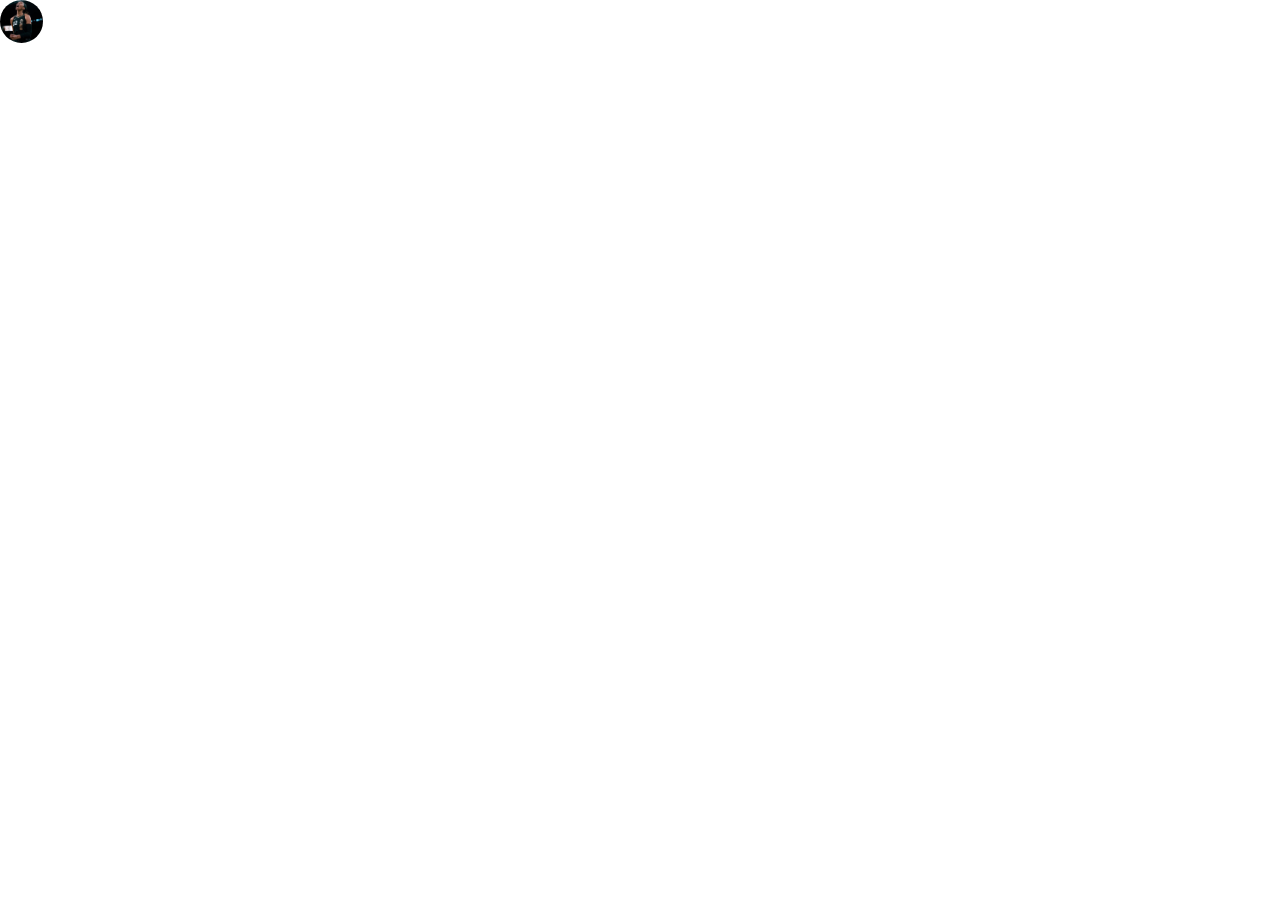
==== dashboard.html @ 81f3c21c "new features" ====
<!DOCTYPE html>
<html lang="en">

<head>
    <meta charset="UTF-8">
    <meta http-equiv="X-UA-Compatible" content="IE=edge">
    <meta name="viewport" content="width=device-width, initial-scale=1.0">
    <!--------------- WEBSITE TITLE --------------->
    <title>Foodie Xpress | Landing Page</title>

    <!-- Link Swiper's CSS -->
    <!-- <link rel="stylesheet" href="./swiper-bundle.min.css"> -->

    <!--------------- LINK CSS --------------->
    <link rel="stylesheet" href="style.css">

    <!--------------- LINK ICONSCOUT  --------------->
    <link rel="stylesheet" href="https://unicons.iconscout.com/release/v4.0.0/css/line.css">
</head>

<body>
    <!-- Dashboard Container -->
    <div class="dashboard">
        <div class="dashboard-container">
            <!-- sidebar -->
            <div class="sideNav">
                <div class="sideNav-container">
                    <div class="sideNav-container_content" id="menu">
                        <!-- nav-close -->
                        <div class="nav-close" id="nav-close">
                            <i class="uil uil-multiply"></i>
                        </div>
                        <!-- logo -->
                        <div class="logo">
                            <img src="./images/Group 125.png" alt="">
                        </div>
                        <!-- profile-photo -->
                        <div class="profile">
                            <!-- image -->
                            <div class="profile-photo">
                                <img src="./images/img-1.jpg" alt="">
                            </div>
                            <!-- text -->
                            <h1>John Doe</h1>
                            <p>johndoe@gmail.com</p>
                        </div>

                        <!-- links -->
                        <div class="links">
                            <div class="links-con">
                                <a href="#" class="active">
                                    <i class="uil uil-create-dashboard"></i>
                                    Dashboard
                                </a>
                                <a href="#">
                                    <i class="uil uil-clipboard-notes"></i>
                                    Transaction History
                                </a>
                                <a href="#">
                                    <i class="uil uil-setting"></i>
                                    Settings
                                </a>
                            </div>
                        </div>

                        <!-- logout -->
                        <div class="logout">
                            <a href="">
                                <i class="uil uil-signout"></i>
                                Logout
                            </a>
                        </div>
                    </div>
                    <!-- photo toggle -->
                    <div class="profile-photo_container" id="toggleNav">
                        <div class="profile-photo">
                            <img src="./images/img-1.jpg" alt="">
                        </div>
                    </div>
                </div>
            </div>
            <!-- main -->
            <div class="main">
                <div class="main-container"></div>
            </div>
        </div>
    </div>
    <!-- Javascript -->
    <script src="./script.js"></script>
</body>

</html>
---- style.css ----
/*========== GOOGLE FONTS ===========*/
@import url('https://fonts.googleapis.com/css2?family=Roboto:wght@100;300;400;500;700;900&display=swap');

@import url('https://fonts.googleapis.com/css2?family=Montserrat:wght@200;300;400;500;600;700;800;900&display=swap');

/*========== VARIABLE CSS ===========*/

:root {
    /*========== COLORS  ==========*/
    --color-primary:#F6842A;
    --color-check:#2D2A2A;
    --color-background: #FFFFFF;
    --color-black: #000000;
    --color-grey: #322D2D;
    --color-light-grey: #707070;

    /*========== Font and typography ==========*/
    --body-font: 'Roboto', sans-serif;
    --font-mont: 'Montserrat', sans-serif;
}


/*========== BASE CSS ===========*/
* {
    box-sizing: border-box;
    padding: 0;
    margin: 0;
}

html {
    scroll-behavior: smooth;
}

body {
    background-color: var(--color-background);
    color: var(--color-black);
    font-family: var(--body-font);
    /* font-size: var(--font-size); */
}

a {
    text-decoration: none;
    color: var(--color-back);
}

ul {
    list-style: none;
}

img {
    display: block;
    width: 100%;
}

svg {
    width: 24px;
    aspect-ratio: 1/1;
}

.grid {
    display: grid;
    gap: 1.5rem ;
}

.profile-photo {
    width: 2.7rem;
    aspect-ratio: 1/1;
    border-radius: 50%;
    overflow: hidden;
}

/************** REUSABLE STYLING **************/
.btn {
    background-color: var(--color-primary);
    padding: .5rem 1rem;
    border-radius: 15px;
}

/*================ STYLING (MOBILE FIRST DESIGN) ================*/

/*========== HEADER ===========*/
.header {
    width: 100%;
    background-color: var(--color-primary);
}

/*========== NAV ===========*/
nav {
    width: 100%;
    display: flex;
    align-items: center;
    justify-content: space-between;
    padding: 1.2rem 1rem;
    position: relative;
}

nav .logo {
 width: 60%;
}

.nav-menu__desk {
    display: none;
}

.nav-menu {
    position: fixed;
    display: flex;
    flex-direction: column;
    align-items: center;
    justify-content: center;
    width: 100%;
    height: 100vh;
    right: -100%;
    top: 0;
    background-color: #FFFFFF;
    transition: 1s ease;
    text-align: center;
    z-index: 30;
}

.nav-btn a{
    color: var(--color-background);
}

.nav-menu ul li {
    margin-bottom: 2rem;
}

.nav-menu ul li a {
    font-size: 22px;
}

.nav-menu .nav-close {
    position: absolute;
    top: 1.5rem;
    right: 1.5rem;  
}

.nav-menu .nav-close i {
    font-size: 25px;
}

nav .nav-bar {
    cursor: pointer;
}

nav .nav-bar i {
    font-size: 2rem;
    color: var(--color-background);
}

/* show-menu */
.show-menu {
    right: 0;
}

.show-nav {
    top: 0;
}

/*========== HOME SECTION ===========*/

.home {
    /* background-color: red; */
    padding: 0 1rem;
    display: flex;
    flex-direction: column-reverse;
}

.home-detail__header {
    font-family: var(--font-mont);
    font-size: 1.6rem;
    font-weight: 900;
}

.header-1 {
    color: var(--color-grey);
}
.header-2 {
    color: var(--color-primary);
}

.home-detail__img {
    width: 40%;
    margin-bottom: 1rem;
}

.home-detail__text {
    font-size: 1.2rem;
    font-weight: 500;
    margin-bottom: .5rem;
}

.home-detail__form {
    background-color: var(--color-primary);
    display: flex;
    align-items: center;
    justify-content: center;
    width: 80%;
    /* justify-content: space-between; */
    padding: .5rem;
    border-radius: 2rem;
    color: var(--color-background);
}

.home-detail__form input {
    border: none;
    background: transparent;
    color: var(--color-background);
    outline: none;
    width: 50%;
}

.home-detail__form input::placeholder {
    color: var(--color-background);
}

.home-detail__form p {
    font-size: 10px;
}

/*========== RESTAURANT SECCTION ===========*/

.restaurant {
    /* background-color: red; */
    padding: 2rem 1rem 5rem 1rem;
}

.restaurant h1 {
    text-align: center;
    margin-bottom: 2rem;
}

.restaurant-grid {
    align-items: center;
    justify-content: center;
    /* place-items: center; */
}

.restaurant-grid__sub .img {
    /* width: 50%; */
    aspect-ratio: 1/1;
    border-radius: 2rem;
    overflow: hidden;
    /* background-color: aquamarine; */
    margin-bottom: 1rem;
}

.restaurant-grid__sub p {
    color: var(--color-grey);
}
.restaurant-grid__sub p i{
    color: var(--color-black);
}
.restaurant-grid__sub p span {
    color: var(--color-light-grey);
}

/*========== CATEGORY SECCTION ===========*/
.category {
    /* background-color: red; */
    padding: 0 1rem;
}

.category h1 {
    text-align: center;
    margin-bottom: 4rem;
}

.category-grid {
    /* grid-template-columns: repeat(3, 1fr);
    grid-template-rows: auto;
    align-items: center;
    /* justify-content: center; */
    /* place-items: center; */ 
    display: flex;
    align-items: center;
    justify-content: center;
    flex-wrap: wrap;
}

.category-grid__sub {
    margin: 0 1rem 4rem 0;
}

.category-grid__sub a{
    background: var(--color-primary);
    color: var(--color-background);
    padding: 1.5rem 2.5rem;
    border-radius: 1.5rem;
    font-family: var(--font-mont);
    font-weight: 700;
}

/*========== HANDS SECCTION ===========*/
.hands {
    background: rgba(213, 243, 222, 0.5);
    /* padding: 0 0; */
}

.hands-container {
    /* background-color: #322D2D; */
    text-align: center;
    padding: 4rem 0;
}

.hands-container h1 {
    font-family: var(--font-mont);
    font-size: 2rem;
    font-weight: 700;
    color: var(--color-grey);
}

.hands-container__img {
    /* background: #322D2D; */
    width: 50%;
    margin: 0 auto;
}

.hands-container__text {
    font-family: var(--font-mont);
    font-weight: 500;
    padding: 0 1.5rem;
    margin-bottom: 2rem;
}

.hands-container__btn .btn {
    color: var(--color-background);
    font-family: var(--font-mont);
    font-weight: 700;
}

/*========== TESTIMONIAL SECCTION ===========*/
.testimonial {
    /* background-color: red; */
    padding: 4rem 1rem;
}

.testimonial-container h1 {
    text-align: center;
    font-family: var(--font-mont);
    font-weight: 700;
    color: var(--color-grey);
    margin-bottom: 2rem;
}

.testimonial-grid__sub {
    background: var(--color-primary);
    border-radius: 2rem;
    color: var(--color-background);
    padding: 2rem;
    margin-bottom: 2rem;
}

.testimonial-grid__sub .text {
    margin-bottom: 2rem;
    font-family: var(--font-mont);
    font-weight: 500;
    line-height: 1.2;
    font-size: 15px;
}

.testimonial-grid__sub .profile {
    display: flex;
    align-items: center;
    /* justify-content: ; */
}

.testimonial-grid__sub .profile p {
    margin-left: 1rem;
}


/*========== FOOTER SECTION ===========*/
footer {
    margin-top: 4rem;
}

.footer-container {
    background-color: var(--color-grey);
    padding: 4rem 1rem;
}

.footer-logo {
    width: 70%;
}

.footer-container .footer-links {
    text-align: center;
    margin-top: 2rem;
    color: var(--color-background);
    font-family: var(--font-mont);
}

.footer-links__sub {
    margin-bottom: 2rem;
}

.footer-links__sub h2 {
    margin-bottom: 1rem;
}

.footer-links__sub ul li {
    margin-bottom: .5rem;
}


/*==================== SIGNUP FORM ====================*/
/*====================  ====================*/

.form {
    position: relative;
    width: 100%;
    /* height: 100vh; */
    /* background-color: #000000; */
}

.form-container {
    /* margin: 0 auto; */
    width: 100%;
    /* background-color: blue; */
}

.form-container h1, 
.form-container p {
    text-align: center;
}

.form-container h1 {
    margin: 2.5rem 0 0 0;
}

.form-container p {
    margin: .5rem 0 1.5rem 0;
}

form {
    display: grid;
    background-color: var(--color-primary);
    padding: 4rem 0;
    place-content: center;
    gap: 2rem;
    width: 90%;
    /* max-width: 70%; */
    margin: 0 auto 4rem auto;
    /* align-items: center; */
}

form label {
    display: flex;
    align-items: center;
    position: relative;
    width: 100%;
}

form label input{
    background-color: var(--color-background);
    outline: none;
    border: none;
    border-radius: .5rem;
    padding: 1rem 2.2rem;
    width: 18rem;
}

form label input::placeholder {
    color: var(--color-check);
}

form label i {
    position: absolute;
    font-size: .7rem;
}

form label .left {
    left: 1.2rem;
}

form label .eyes {
    right: 1.2rem;
}

form button {
    width: 70%;
    background-color: var(--color-background);
    font-size: 1.4rem;
    margin: 0 auto;
    padding: 1rem 0;
    border: none;
    border-radius: .5rem;
    outline: none;
    font-weight: 700;
}

form button:hover {
    background-color: rgb(243, 242, 242);
}


/*==================== SIGNUP FORM ====================*/
/*====================  ====================*/
.dashboard {
    position: relative;
    width: 100%;
}

.dashboard-container{
    width: 100%;
    position: relative;
}

.sideNav{
    position: relative;
}

.sideNav-container_content{
    background-color: var(--color-primary);
    width: 100%;
    height: 100vh;
    padding: 3rem 0;
    position: absolute;
    top: 0;
    left: -100%;
    transition: transform 0.3s ease-in-out;
}

.sideNav-container_content.active {
    transform: translateX(100%);
}

.sideNav-container_content .logo {
    width: 14rem;
    margin: 0 auto;
}

.sideNav-container_content .profile {
    display: grid;
    place-items: center;
    margin-top: 3rem;
    color: var(--color-background);
}

.sideNav-container_content .profile .profile-photo {
    width: 5rem;
    border: var(--color-background) solid 2px;
    margin-bottom: .5rem;
}

.sideNav-container_content .profile h1 {
    font-size: 1.7rem;
}

.sideNav-container_content .profile p {
    font-size: 14px;
    margin-top: .3rem;
}

.sideNav-container_content .links {
    display: grid;
    place-items: center;
    margin-top: 5rem;
}

.sideNav-container_content .links-con {
    display: grid;
    /* place-items: center; */
}

.sideNav-container_content .links-con a{
    padding: .5rem 1rem;
    font-size: 1rem;
    font-weight: 500;
    color: white;
    margin-bottom: 1rem;
}

.sideNav-container_content .links-con a i{
    font-size: 1.3rem;
}

.sideNav-container_content .links-con a.active{
    background-color: antiquewhite;
    color: var(--color-primary);
    border-radius: .4rem;
    /* place-items: center; */
}

.sideNav-container_content .logout {
    /* display: grid; */
    /* place-items: left; */
    margin-left: 6.1rem;
    margin-top: 7rem;
}

.sideNav-container_content .logout a {
    font-size: 1rem;
    color: var(--color-background);
    font-weight: 500;
}

.sideNav-container_content .logout a i {
    font-size: 1.3rem;
}




/*==================== MEDIA QUERIES ====================*/
/*==================== MEDIUM DEVICES ====================*/
@media screen and (min-width: 500px){
    nav,
    .home,
    .restaurant,
    .testimonial {
        padding-left: 2rem;
        padding-right: 2rem;
    }

    .hands-container__text {
        padding: 0 2rem;
    }

    .footer-logo {
        width: 50%;
    }
}

@media screen and (min-width: 540px){
    nav .logo {
        width: 45%;
    }
    .home {
        flex-direction: row;
        align-items: center;
        justify-content: space-between;
        /* background-color: aqua; */
    }

    .home-details,
    .home-image {
        width: 100%;
    }
    
    /* .home-details {
        background-color: blueviolet;
    }

    .home-image {
        background-color: brown;
    } */

    .home-detail__header {
        font-size: 1.6rem;
    }
    
    .home-detail__img {
        width: 55%;
    }
    
    .home-detail__text {
        font-size: 1rem;
    }
    
    .home-detail__form {
        width: 100%;
    }

    /*========== RESTAURANT SECCTION ===========*/

    .restaurant h1 {
        font-size: 2rem;
    }

    .restaurant-grid {
        grid-template-columns: 1fr 1fr;
        align-items: initial;
        justify-content: initial;
    }

    .restaurant-grid__sub .img {
        /* width: 50%; */
        aspect-ratio: 2/1.3;
        border-radius: 2rem;
        overflow: hidden;
        background-color: aquamarine;
        margin-bottom: 1rem;
    }

    .restaurant-grid__sub p {
        color: var(--color-grey);
    }
    .restaurant-grid__sub p i{
        color: var(--color-black);
    }
    .restaurant-grid__sub p span {
        color: var(--color-light-grey);
    }

    .testimonial {
        padding-left: 5rem;
        padding-right: 5rem;
    }

    /*==================== SIGNUP FORM ====================*/
    /*====================  ====================*/
    .form-container h1 {
        font-size: 2rem;
    }
    form {
        max-width: 35rem;
    }
    
    form label input {
        width: 24rem;
    }

}

/*==================== MEDIA QUERIES ====================*/
/*==================== MEDIUM DEVICES ====================*/
@media screen and (min-width: 780px){
    nav {
        width: 100%;
        display: flex;
        align-items: center;
        justify-content: space-between;
        padding: 1.2rem 2rem;
        position: relative;
    }
    
    nav,
    .home {
        padding-left: 4rem;
        padding-right: 4rem;
    }

    .nav-bar,
    .nav-close {
        display: none;
    }

    nav .logo {
        width: 20%;
    }


    .nav-menu {
        position: initial;
        background-color: transparent;
        display: flex;
        flex-direction: row;
        align-items: baseline;
        justify-content: space-between;
        width: initial;
        height: initial;
        right: 0;
        top: 0;
        text-align: left;
        transition: none;
        z-index: 100;
    }

    .nav-list {
        display: flex;
    }

    .nav-menu ul {
        margin-right: none;
    }

    .nav-menu ul li {
        margin-bottom: 0;
    }

    .nav-menu ul li a, 
    .nav-menu .nav-btn a {
        font-size: 14px;
        color: var(--color-background);
        /* padding-right: 20px; */
    }

    .nav-menu ul li a {
        margin-left: 2rem;
    }

    .nav-menu ul li .btn {
        background: var(--color-background);
        color: var(--color-primary);
        font-size: 15px;
        font-weight: 700;
    }

    /*========== HANDS SECCTION ===========*/

    .home {
        /* display: initial; */
        flex-direction: initial;
        /* align-items: baseline; */
        /* justify-content: initial; */
        position: relative;
        margin: 14rem 0;
    }

    .home-details,
    .home-image {
        position: absolute;
    }

    .home-details {
        left: 0;
        width: 52%;
        z-index: 50;
        left: 10%;
        /* background-color: rebeccapurple; */
    }

    .home-image {
        right: 0;
        /* background-color: green; */
        width: 50%;
    }

    .home-detail__header {
        font-size: 2rem;
    }
    
    .home-detail__img {
        width: 40%;
    }
    
    .home-detail__text {
        font-size: 1.2rem;
    }
    
    .home-detail__form {
        width: 65%;
    }


    /*========== RESTAURANT SECCTION ===========*/

    .restaurant {
        padding-left: 4rem;
        padding-right: 4rem;
    }

    /*========== CATEGORY SECCTION ===========*/

    .category {
        padding-left: 4rem;
        padding-right: 4rem;
    }

    .category-grid {
        gap: .5rem;
    }


    /*========== HANDS SECCTION ===========*/

    .hands-container {
        padding: 4rem 4rem;
    }

    .hands-container h1 {
        font-size: 2.2rem;
    }

    .hands-container__img {
        /* background: #322D2D; */
        width: 30%;
    }

    .hands-container__text {
        font-size: 1.2rem;
        padding: 0 5rem;
        margin-bottom: 2rem;
    }

    .hands-container__btn .btn {
        padding-left: 2rem;
        padding-right: 2rem;
    }



     /*========== TESTIMONIAL SECCTION ===========*/
     .testimonial {
        /* background-color: red; */
        padding: 4rem 4rem 2rem 4rem;
    }

    .testimonial-container h1 {
        text-align: center;
        font-family: var(--font-mont);
        font-weight: 700;
        color: var(--color-grey);
        margin-bottom: 2rem;
    }

    .testimonial-grid {
        display: grid;
        grid-template-columns: 1fr 1fr;
        gap: 2rem;
    }

    .testimonial-grid__sub {
        background: var(--color-primary);
        border-radius: 2rem;
        color: var(--color-background);
        padding: 2rem;
        margin-bottom: 0;
        transition: 1s ease;
    }

    .testimonial-grid__sub:hover {
        /* background-color: #2D2A2A; */
        transform: scale(1.1);
    }

    .testimonial-grid__sub .text {
        margin-bottom: 2rem;
        font-family: var(--font-mont);
        font-weight: 500;
        line-height: 1.2;
        font-size: 15px;
    }

    .testimonial-grid__sub .profile {
        display: flex;
        align-items: center;
        /* justify-content: ; */
    }

    .testimonial-grid__sub .profile p {
        margin-left: 1rem;
    }

    /*========== FOOTER SECTION ===========*/

    .footer-container {
        padding: 4rem 4rem;
    }

    .footer-logo {
        width: 30%;
    }

    .footer-container .footer-links {
        display: grid;
        grid-template-columns: repeat(4, 1fr);
        align-items: flex-start;
    }

    .footer-links__sub h2 {
        font-size: 1.2rem;
    }

    .footer-links__sub ul li a{
        font-weight: 200;
    }

    .footer-container .footer-links .footer-links__sub:nth-child(4) {
        margin-top: 2.6rem;
    }
    
}

@media screen and (min-width: 850px){
    .restaurant-grid {
        grid-template-columns: 1fr 1fr 1fr;
        align-items: initial;
        justify-content: initial;
    }
}
    
@media screen and (min-width: 950px) {
    .nav-menu ul li a {
        margin-left: 4rem;
    }

     /*========== HANDS SECCTION ===========*/

     .home {
        /* display: initial; */
        flex-direction: initial;
        /* align-items: baseline; */
        /* justify-content: initial; */
        position: relative;
        margin: 14rem 0;
    }

    .home-details,
    .home-image {
        position: absolute;
    }

    .home-details {
        left: 0;
        width: 60%;
        z-index: 50;
        left: 10%;
        /* background-color: rebeccapurple; */
    }

    .home-detail__header {
        font-size: 2.5rem;
    }
    
    .home-detail__img {
        width: 13rem;
    }
    
    .home-detail__text {
        font-size: 1.2rem;
    }
    
    .home-detail__form {
        width: 18rem;
    }

    .hands-container__img {
        /* background: #322D2D; */
        width: 20%;
    }
}

@media screen and (min-width: 1000px) {
    .nav-menu ul li a {
        margin-left: 4rem;
    }

     /*========== HANDS SECCTION ===========*/

     .home {
        /* display: initial; */
        flex-direction: initial;
        /* align-items: baseline; */
        /* justify-content: initial; */
        position: relative;
        margin: 16rem 0;
    }

    .home-details,
    .home-image {
        position: absolute;
    }

    .home-details {
        left: 0;
        width: 60%;
        z-index: 50;
        left: 10%;
        /* background-color: rebeccapurple; */
    }

    .home-detail__header {
        font-size: 2.5rem;
    }
    
    .home-detail__img {
        width: 13rem;
    }
    
    .home-detail__text {
        font-size: 1.2rem;
    }
    
    .home-detail__form {
        width: 18rem;
    }

    .testimonial-grid {
        display: grid;
        grid-template-columns: 1fr 1fr 1fr;
        gap: 2rem;
    }

    .category-grid__sub a{
        padding: 2rem 3.5rem;
    }

    .category-grid__sub {
        margin: 0 3rem 6rem 0;
    }

}

@media screen and (min-width: 1100px) {
    nav {
        padding: 1.2rem 6rem;
    }

    .restaurant,
    .category,
    .testimonial,
    .footer-container {
        padding-left: 6rem;
        padding-right: 6rem;
    }

    .nav-menu ul li a {
        margin-left: 4rem;
    }

     /*========== HANDS SECCTION ===========*/

     .home {
        /* display: initial; */
        flex-direction: initial;
        /* align-items: baseline; */
        /* justify-content: initial; */
        position: relative;
        margin: 18rem 0;
    }

    .home-details,
    .home-image {
        position: absolute;
    }

    .home-details {
        left: 0;
        width: 60%;
        z-index: 50;
        left: 12%;
        /* background-color: rebeccapurple; */
    }

    .home-image {
        right: 2%;
    }

    .home-detail__header {
        font-size: 2.5rem;
    }
    
    .home-detail__img {
        width: 13rem;
    }
    
    .home-detail__text {
        font-size: 1.2rem;
    }
    
    .home-detail__form {
        width: 18rem;
    }
}
@media screen and (min-width: 1250px) {
    nav {
        padding: 1.2rem 8rem;
    }

    .restaurant,
    .category,
    .testimonial,
    .footer-container {
        padding-left: 8rem;
        padding-right: 8rem;
    }
    
    .nav-menu ul li a {
        margin-left: 4rem;
    }

     /*========== HANDS SECCTION ===========*/

     .home {
        /* display: initial; */
        flex-direction: initial;
        /* align-items: baseline; */
        /* justify-content: initial; */
        position: relative;
        margin: 20rem 0;
    }

   
}
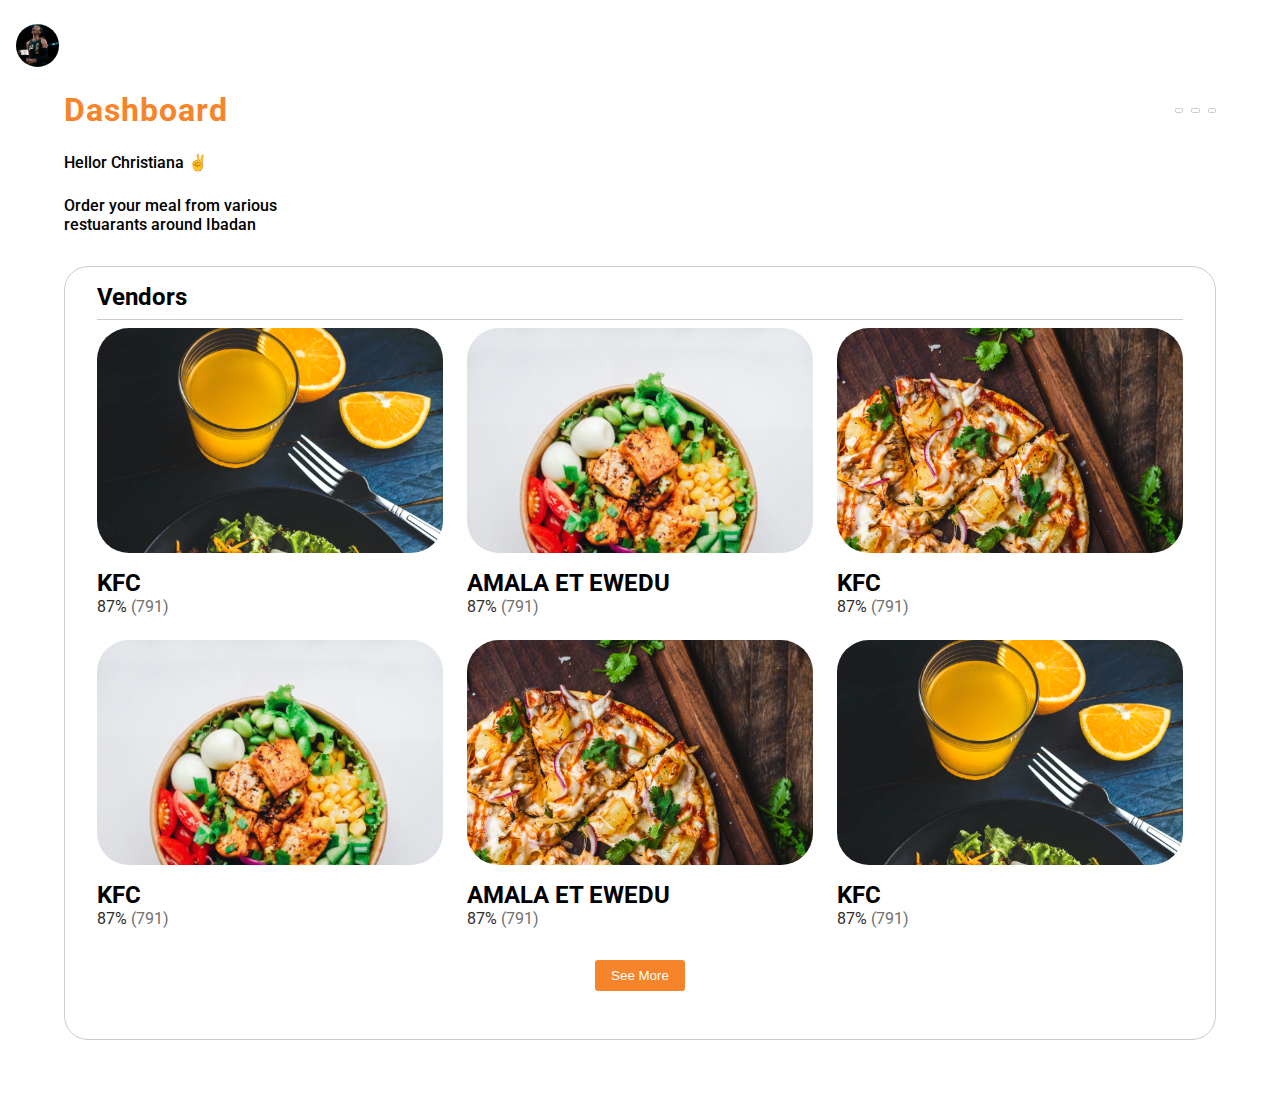
==== commit 4315358d: "new features added to dashboard" ====
--- a/dashboard.html
+++ b/dashboard.html
@@ -79,9 +79,146 @@
                     </div>
                 </div>
             </div>
+
             <!-- main -->
             <div class="main">
-                <div class="main-container"></div>
+                <div class="main-container">
+                    <!-- nav header -->
+                    <div class="main-container_nav">
+                        <h1>Dashboard</h1>
+                        <div class="icon-link">
+                            <!-- cart -->
+                            <div class="icon cart">
+                                <i class="uil uil-shopping-cart"></i>
+                            </div>
+                            <!-- mail -->
+                            <div class="icon mail">
+                                <i class="uil uil-envelope"></i>
+                            </div>
+                            <!-- notify -->
+                            <div class="icon notify">
+                                <i class="uil uil-bell"></i>
+                            </div>
+                        </div>
+                    </div>
+                    <!-- text -->
+                    <div class="main-container_text">
+                        <p>Hellor Christiana &#9996;</p>
+                        <p>Order your meal from various</p>
+                        <p>restuarants around Ibadan</p>
+                    </div>
+                    <!-- vendors -->
+                    <div class="main-container_vendors">
+                        <h2>Vendors</h2>
+                        <!-- Resrtuarant -->
+                        <div class="restaurant-grid grid" id="items-container">
+                            <!-- grid-1 -->
+                            <div class="restaurant-grid__sub grid-1 item">
+                                <div class="img">
+                                    <img src="./images/img-3.jpg" alt="">
+                                </div>
+                                <h2>KFC</h2>
+                                <p>
+                                    <i class="uil uil-heart"></i>87% <span>(791)</span>
+                                </p>
+                            </div>
+                            <!-- grid-2 -->
+                            <div class="restaurant-grid__sub grid-2 item">
+                                <div class="img">
+                                    <img src="./images/img-2.jpg" alt="">
+                                </div>
+                                <h2>AMALA ET EWEDU</h2>
+                                <p>
+                                    <i class="uil uil-heart"></i>87% <span>(791)</span>
+                                </p>
+                            </div>
+                            <!-- grid-3 -->
+                            <div class="restaurant-grid__sub grid-3 item">
+                                <div class="img">
+                                    <img src="./images/img-4.jpg" alt="">
+                                </div>
+                                <h2>KFC</h2>
+                                <p>
+                                    <i class="uil uil-heart"></i>87% <span>(791)</span>
+                                </p>
+                            </div>
+                            <!-- grid-4 -->
+                            <div class="restaurant-grid__sub grid-4 item">
+                                <div class="img">
+                                    <img src="./images/img-2.jpg" alt="">
+                                </div>
+                                <h2>KFC</h2>
+                                <p>
+                                    <i class="uil uil-heart"></i>87% <span>(791)</span>
+                                </p>
+                            </div>
+                            <!-- grid-5 -->
+                            <div class="restaurant-grid__sub grid-5 item">
+                                <div class="img">
+                                    <img src="./images/img-4.jpg" alt="">
+                                </div>
+                                <h2>AMALA ET EWEDU</h2>
+                                <p>
+                                    <i class="uil uil-heart"></i>87% <span>(791)</span>
+                                </p>
+                            </div>
+                            <!-- grid-6 -->
+                            <div class="restaurant-grid__sub grid-6 item">
+                                <div class="img">
+                                    <img src="./images/img-3.jpg" alt="">
+                                </div>
+                                <h2>KFC</h2>
+                                <p>
+                                    <i class="uil uil-heart"></i>87% <span>(791)</span>
+                                </p>
+                            </div>
+                            <!-- grid-7 -->
+                            <div class="restaurant-grid__sub grid-7 item">
+                                <div class="img">
+                                    <img src="./images/img-3.jpg" alt="">
+                                </div>
+                                <h2>KFC</h2>
+                                <p>
+                                    <i class="uil uil-heart"></i>87% <span>(791)</span>
+                                </p>
+                            </div>
+                            <!-- grid-8 -->
+                            <div class="restaurant-grid__sub grid-8 item">
+                                <div class="img">
+                                    <img src="./images/img-3.jpg" alt="">
+                                </div>
+                                <h2>KFC</h2>
+                                <p>
+                                    <i class="uil uil-heart"></i>87% <span>(791)</span>
+                                </p>
+                            </div>
+                            <!-- grid-9 -->
+                            <div class="restaurant-grid__sub grid-9 item">
+                                <div class="img">
+                                    <img src="./images/img-3.jpg" alt="">
+                                </div>
+                                <h2>KFC</h2>
+                                <p>
+                                    <i class="uil uil-heart"></i>87% <span>(791)</span>
+                                </p>
+                            </div>
+                            <!-- grid-10 -->
+                            <div class="restaurant-grid__sub grid-10 item">
+                                <div class="img">
+                                    <img src="./images/img-3.jpg" alt="">
+                                </div>
+                                <h2>KFC</h2>
+                                <p>
+                                    <i class="uil uil-heart"></i>87% <span>(791)</span>
+                                </p>
+                            </div>
+                        </div>
+                        <div class="button">
+                            <button id="see-more-button">See More</button>
+                            <button id="see-less-button">See Less</button>
+                        </div>
+                    </div>
+                </div>
             </div>
         </div>
     </div>
--- a/style.css
+++ b/style.css
@@ -496,7 +496,7 @@
 }
 
 
-/*==================== SIGNUP FORM ====================*/
+/*==================== DASHBOARD ====================*/
 /*====================  ====================*/
 .dashboard {
     position: relative;
@@ -510,6 +510,7 @@
 
 .sideNav{
     position: relative;
+    padding: 1.5rem 1rem 1.5rem 1rem;
 }
 
 .sideNav-container_content{
@@ -520,11 +521,20 @@
     position: absolute;
     top: 0;
     left: -100%;
-    transition: transform 0.3s ease-in-out;
+    transition: transform 0.9s ease-in-out;
+    z-index: 100;
 }
 
 .sideNav-container_content.active {
     transform: translateX(100%);
+}
+
+.sideNav-container_content .nav-close {
+    font-size: 1.5rem;
+    position: absolute;
+    top: 1rem;
+    left: 1rem;
+    color: var(--color-background);
 }
 
 .sideNav-container_content .logo {
@@ -601,6 +611,97 @@
     font-size: 1.3rem;
 }
 
+
+/*==================== DASHBOARD ====================*/
+/*==================== MAIN ====================*/
+.main {
+    width: 100%;
+    position: relative;
+    margin-bottom: 4rem;
+}
+
+.main-container {
+    width: 90%;
+    margin: 0 auto;
+}
+
+.main-container_nav {
+    display: flex;
+    justify-content: space-between;
+    align-items: center;
+    /* margin-bottom: 2rem; */
+}
+
+.main-container_nav h1 {
+    color: var(--color-primary);
+    /* font-size: 2rem; */
+    letter-spacing: 1px;
+    /* font-weight: 500; */
+}
+
+.main-container_nav .icon-link{
+    display: flex;
+    align-items: center;
+    justify-content: space-between;
+}
+
+.main-container_nav .icon-link .icon {
+    border: 1px solid #CCCCCC;
+    border-radius: .1rem;
+    margin-left: .5rem;
+    padding: .1rem .2rem;
+}
+
+.main-container_text{
+    margin-bottom: 2rem;
+}
+
+.main-container_text p{
+    font-weight: 500;
+}
+
+.main-container_text p:nth-child(1){
+    margin: 1.5rem 0;
+}
+
+.main-container_vendors {
+    border: 1px solid #CCCCCC;
+    border-radius: 1.5rem;
+    padding: 1rem 2rem;
+}
+
+.main-container_vendors h2:nth-child(1) {
+    border-bottom: 1px solid #CCCCCC;
+    margin-bottom: .5rem;
+    padding-bottom: .5rem;
+}
+
+.main-container_vendors .button {
+    display: grid;
+    place-items: center;
+    margin: 2rem 0;
+}
+
+.main-container_vendors button {
+    background-color: var(--color-primary);
+    border: none;
+    padding: .5rem 1rem;
+    color: var(--color-background);
+    border-radius: .2rem;
+    outline: none;
+}
+
+#items-container .item {
+    display: none;
+}
+
+#see-less-button {
+    display: none;
+}
+
+#items-container .item.show {
+    display: block;
+}
 
 
 
